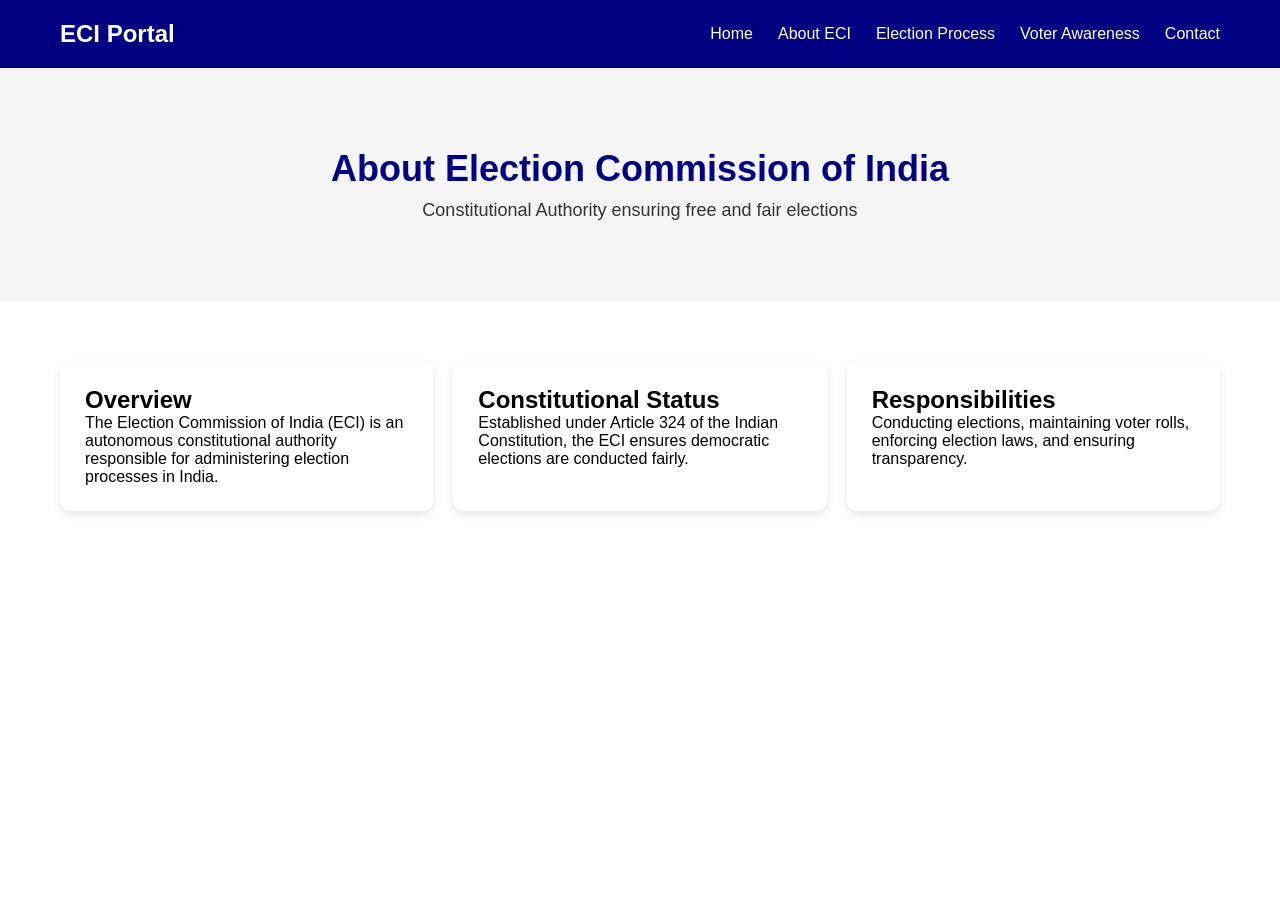
==== ECI/About.html @ 31c9fb84 "ECI project" ====
<!DOCTYPE html>
<html lang="en">
<head>
    <meta charset="UTF-8">
    <title>About ECI</title>
    <link rel="stylesheet" href="index.css">
    <nav class="navbar">
    <h2>ECI Portal</h2>

    <ul class="nav-links">
        <li><a href="index.html">Home</a></li>
        <li><a href="about.html" class="active">About ECI</a></li>
        <li><a href="process.html">Election Process</a></li>
        <li><a href="awareness.html">Voter Awareness</a></li>
        <li><a href="contact.html">Contact</a></li>
    </ul>
</nav>
<section class="page-header">
    <h1>About Election Commission of India</h1>
    <p>Constitutional Authority ensuring free and fair elections</p>
</section>
<section class="about-content">

    <div class="about-box">

        <h2>Overview</h2>
        <p>
            The Election Commission of India (ECI) is an autonomous
            constitutional authority responsible for administering
            election processes in India.
        </p>

    </div>

    <div class="about-box">

        <h2>Constitutional Status</h2>
        <p>
            Established under Article 324 of the Indian Constitution,
            the ECI ensures democratic elections are conducted fairly.
        </p>

    </div>

    <div class="about-box">

        <h2>Responsibilities</h2>
        <p>
            Conducting elections, maintaining voter rolls, enforcing
            election laws, and ensuring transparency.
        </p>

    </div>

</section>
</head>
<body>
---- ECI/index.css ----
*{
    margin:0;
    padding:0;
    box-sizing:border-box;
}

body{
    font-family:Arial, sans-serif;
}

nav{
    display:flex;
    justify-content:space-between;
    align-items:center;
    padding:20px 60px;
    background-color:#000080;
}

nav h2{
    color:white;
}

nav ul{
    display:flex;
    list-style:none;
}

nav ul li{
    margin-left:25px;
}

nav ul li a{
    text-decoration:none;
    color:white;
}

.hero{
  .welcome-image img{
    width: 300px;
    height:250px;
    object-fit:cover;
    border-radius:10px;
}
    display:flex;
    justify-content:center;
    align-items:center;

    text-align:center;
}

.hero-content{
    background:rgba(0,0,0,0.5);
    padding:40px;
    border-radius:10px;
}

.hero h1{
    color:white;
    font-size:50px;
}

.hero p{
    color:white;
    margin:20px 0;
    font-size:20px;
}

.btn{
    display:inline-block;
    padding:12px 25px;
    background:#FF9933;
    color:white;
    text-decoration:none;
    border-radius:5px;
}
.welcome{
    padding:80px 60px;
    background:#f5f5f5;
}

.welcome-container{
    display:flex;
    align-items:center;
    justify-content:space-between;
    gap:50px;
}

.welcome-img img{
    width:450px;
    border-radius:10px;
    box-shadow:0 4px 15px rgba(0,0,0,0.2);
}

.welcome-text h2{
    font-size:32px;
    color:#000080;
    margin-bottom:20px;
}

.welcome-text p{
    font-size:18px;
    line-height:1.6;
    color:#333;
    margin-bottom:20px;
}

.btn{
    display:inline-block;
    padding:12px 25px;
    background:#138808;
    color:white;
    text-decoration:none;
    border-radius:5px;
}
.stats{
    padding:80px 60px;
    text-align:center;
    background:white;
}

.stats h2{
    font-size:32px;
    color:#000080;
    margin-bottom:40px;
}

.stats-container{
    display:flex;
    justify-content:space-between;
    gap:20px;
    flex-wrap:wrap;
}

.stat-box{
    flex:1;
    min-width:200px;
    background:#f5f5f5;
    padding:30px;
    border-radius:10px;
    box-shadow:0 4px 10px rgba(0,0,0,0.1);
    transition:0.3s;
}

.stat-box:hover{
    transform:translateY(-5px);
    background:#e8f5e9;
}

.stat-box h3{
    font-size:28px;
    color:#138808;
    margin-bottom:10px;
}

.stat-box p{
    font-size:16px;
    color:#333;
}
.page-header{
    padding:80px 60px;
    text-align:center;
    background:#f5f5f5;
}

.page-header h1{
    font-size:36px;
    color:#000080;
}

.page-header p{
    font-size:18px;
    margin-top:10px;
    color:#333;
}
.about-content{
    padding:60px;
    display:flex;
    gap:20px;
    flex-wrap:wrap;
    justify-content:center;
}

.about-box{
    flex:1;
    min-width:250px;
    background:white;
    padding:25px;
    border-radius:10px;
    box-shadow:0 4px 10px rgba(0,0,0,0.1);
    transition:0.3s;
}

.about-box:hover{
    transform:translateY(-5px);
}
footer{
    text-align:center;
    padding:20px;
    background:#000080;
    color:white;
}
.process{
    padding:60px;
    background:#f5f5f5;
}

.process-container{
    display:flex;
    flex-direction:column;
    gap:20px;
}

.step{
    background:white;
    padding:20px;
    border-left:6px solid #000080;
    border-radius:8px;
    box-shadow:0 4px 10px rgba(0,0,0,0.1);
    transition:0.3s;
}

.step:hover{
    transform:translateX(10px);
    border-left-color:#FF9933;
}

.step h3{
    color:#000080;
    margin-bottom:5px;
}
.awareness{
    padding:60px;
    background:#f5f5f5;
}

.card-container{
    display:flex;
    gap:20px;
    flex-wrap:wrap;
    justify-content:center;
}

.card{
    background:white;
    padding:25px;
    width:250px;
    border-radius:10px;
    box-shadow:0 4px 10px rgba(0,0,0,0.1);
    transition:0.3s;
    text-align:center;
}

.card:hover{
    transform:translateY(-8px);
    background:#e8f5e9;
}

.card h3{
    color:#000080;
    margin-bottom:10px;
}
.contact{
    padding:60px;
    background:#f5f5f5;
}

.contact-container{
    display:flex;
    gap:40px;
    flex-wrap:wrap;
    justify-content:space-between;
}

.contact-info, .contact-form{
    flex:1;
    min-width:280px;
    background:white;
    padding:25px;
    border-radius:10px;
    box-shadow:0 4px 10px rgba(0,0,0,0.1);
}

.contact-info h2,
.contact-form h2{
    color:#000080;
    margin-bottom:15px;
}

/* FORM */
.contact-form form{
    display:flex;
    flex-direction:column;
    gap:10px;
}

.contact-form input,
.contact-form textarea{
    padding:10px;
    border:1px solid #ccc;
    border-radius:5px;
}

.contact-form textarea{
    height:100px;
    resize:none;
}

.contact-form button{
    padding:10px;
    background:#138808;
    color:white;
    border:none;
    border-radius:5px;
    cursor:pointer;
    transition:0.3s;
}

.contact-form button:hover{
    background:#000080;
}
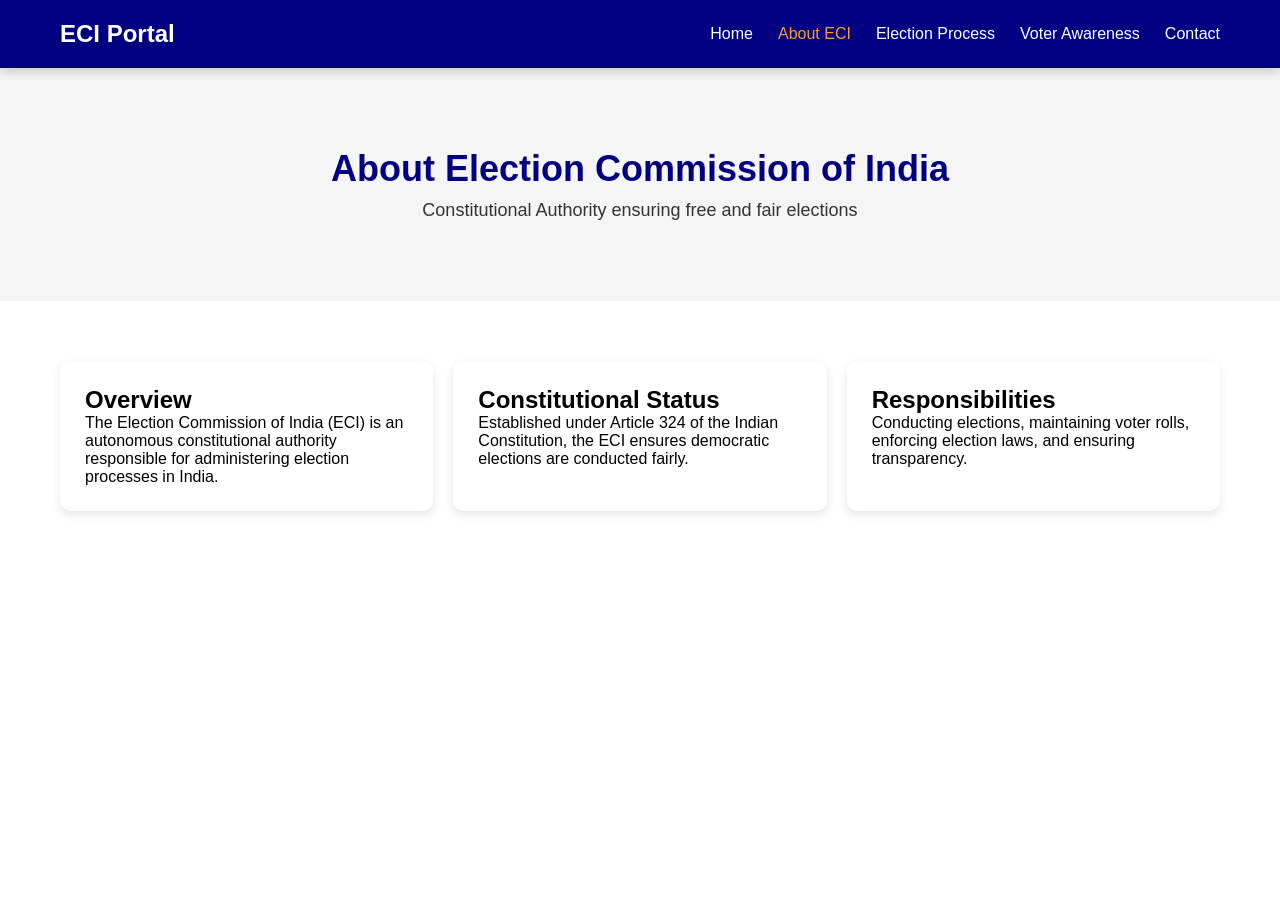
==== commit 770526f5: "Enhanced the website with javascript implementation of dark mode" ====
--- a/ECI/About.html
+++ b/ECI/About.html
@@ -4,6 +4,8 @@
     <meta charset="UTF-8">
     <title>About ECI</title>
     <link rel="stylesheet" href="index.css">
+    </head>
+<body>
     <nav class="navbar">
     <h2>ECI Portal</h2>
 
@@ -53,5 +55,5 @@
     </div>
 
 </section>
-</head>
-<body>+</body>
+</html>
--- a/ECI/index.css
+++ b/ECI/index.css
@@ -35,12 +35,6 @@
 }
 
 .hero{
-  .welcome-image img{
-    width: 300px;
-    height:250px;
-    object-fit:cover;
-    border-radius:10px;
-}
     display:flex;
     justify-content:center;
     align-items:center;
@@ -65,14 +59,6 @@
     font-size:20px;
 }
 
-.btn{
-    display:inline-block;
-    padding:12px 25px;
-    background:#FF9933;
-    color:white;
-    text-decoration:none;
-    border-radius:5px;
-}
 .welcome{
     padding:80px 60px;
     background:#f5f5f5;
@@ -84,11 +70,8 @@
     justify-content:space-between;
     gap:50px;
 }
-
-.welcome-img img{
-    width:450px;
-    border-radius:10px;
-    box-shadow:0 4px 15px rgba(0,0,0,0.2);
+.active{
+    color:#FF9933;
 }
 
 .welcome-text h2{
@@ -125,10 +108,9 @@
 }
 
 .stats-container{
-    display:flex;
-    justify-content:space-between;
+    display:grid;
+    grid-template-columns:repeat(auto-fit,minmax(200px,1fr));
     gap:20px;
-    flex-wrap:wrap;
 }
 
 .stat-box{
@@ -317,4 +299,177 @@
 
 .contact-form button:hover{
     background:#000080;
+}
+.modal{
+    display:none;
+    position:fixed;
+    top:0;
+    left:0;
+    width:100%;
+    height:100%;
+    background:rgba(0,0,0,0.5);
+}
+
+.modal-content{
+    background:white;
+    width:50%;
+    margin:10% auto;
+    padding:20px;
+    border-radius:10px;
+}
+
+.close{
+    float:right;
+    cursor:pointer;
+    font-size:24px;
+}
+
+.hidden{
+    opacity:0;
+    transform:translateY(40px);
+    transition:1s;
+}
+
+.show{
+    opacity:1;
+    transform:translateY(0);
+}
+html{
+    scroll-behavior:smooth;
+}
+.btn{
+    transition:.3s;
+}
+
+.btn:hover{
+    background:#FF9933;
+    transform:scale(1.05);
+}
+nav{
+    position:sticky;
+    top:0;
+    z-index:1000;
+    box-shadow:0 3px 10px rgba(0,0,0,.2);
+}
+
+.dark{
+    background:#222;
+    color:white;
+}
+
+.dark nav{
+    background:#111;
+}
+
+.dark footer{
+    background:#111;
+}
+
+.dark .welcome,
+.dark .stats,
+.dark .page-header,
+.dark .process,
+.dark .awareness,
+.dark .contact{
+    background:#222;
+}
+
+.dark .about-box,
+.dark .card,
+.dark .step,
+.dark .contact-info,
+.dark .contact-form,
+.dark .stat-box,
+.dark .modal-content{
+    background:#333;
+    color:white;
+}
+
+.dark h1,
+.dark h2,
+.dark h3,
+.dark p,
+.dark a{
+    color:white;
+}
+#darkBtn{
+    padding:10px 15px;
+    border:none;
+    border-radius:5px;
+    cursor:pointer;
+    font-size:18px;
+}
+/* ---------- Responsive ---------- */
+
+@media (max-width:768px){
+
+    nav{
+        flex-direction:column;
+        padding:20px;
+        text-align:center;
+    }
+
+    nav ul{
+        flex-direction:column;
+        margin-top:15px;
+    }
+
+    nav ul li{
+        margin:10px 0;
+    }
+
+    .hero h1{
+        font-size:34px;
+    }
+
+    .hero p{
+        font-size:17px;
+    }
+
+    .welcome,
+    .stats,
+    .process,
+    .about-content,
+    .awareness,
+    .contact{
+        padding:30px 20px;
+    }
+
+    .welcome-container,
+    .contact-container{
+        flex-direction:column;
+    }
+
+    .stats-container{
+        grid-template-columns:1fr;
+    }
+
+    .card{
+        width:100%;
+    }
+
+    .modal-content{
+        width:90%;
+    }
+
+}
+
+@media (max-width:480px){
+
+    nav h2{
+        font-size:20px;
+    }
+
+    .hero h1{
+        font-size:28px;
+    }
+
+    .hero-content{
+        padding:20px;
+    }
+
+    .page-header h1{
+        font-size:28px;
+    }
+
 }
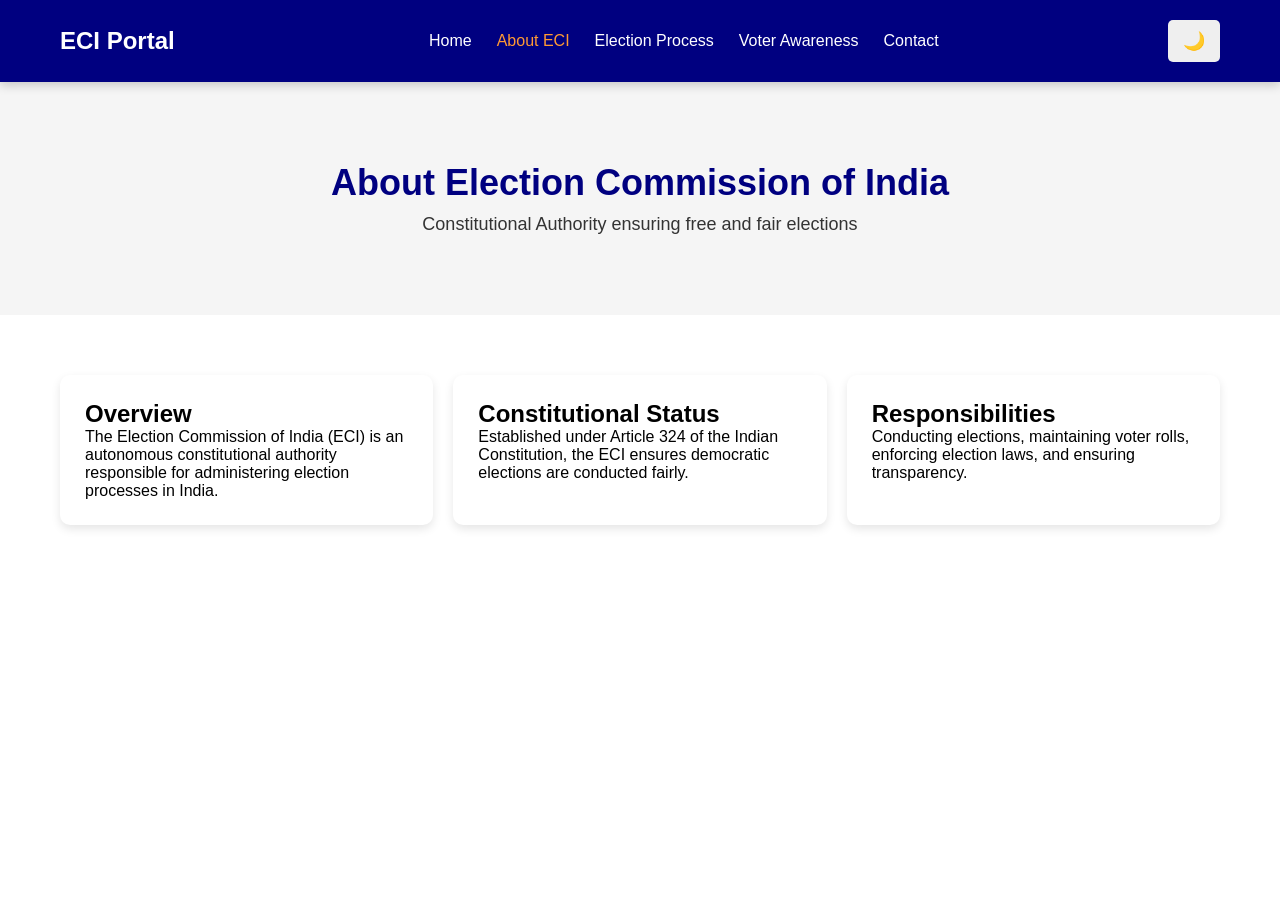
==== commit 95c2dc98: "darkbtn" ====
--- a/ECI/About.html
+++ b/ECI/About.html
@@ -6,7 +6,7 @@
     <link rel="stylesheet" href="index.css">
     </head>
 <body>
-    <nav class="navbar">
+    <nav class="navbar">   
     <h2>ECI Portal</h2>
 
     <ul class="nav-links">
@@ -16,6 +16,7 @@
         <li><a href="awareness.html">Voter Awareness</a></li>
         <li><a href="contact.html">Contact</a></li>
     </ul>
+    <button id="darkBtn">🌙</button>
 </nav>
 <section class="page-header">
     <h1>About Election Commission of India</h1>
@@ -55,5 +56,6 @@
     </div>
 
 </section>
+<script src="script.js"></script>
 </body>
 </html>
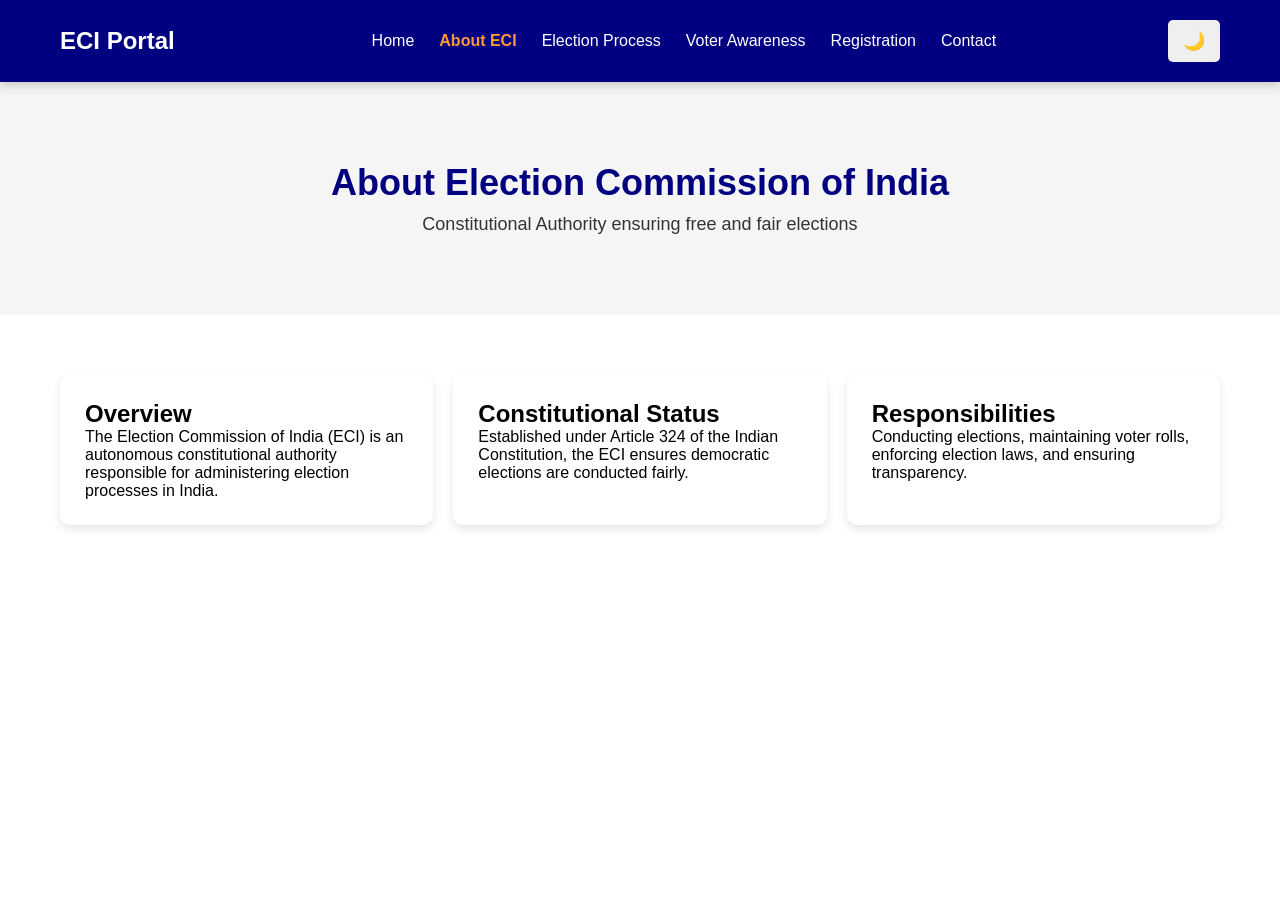
==== commit 968e29d2: "voter registration system with local storage" ====
--- a/ECI/About.html
+++ b/ECI/About.html
@@ -14,6 +14,7 @@
         <li><a href="about.html" class="active">About ECI</a></li>
         <li><a href="process.html">Election Process</a></li>
         <li><a href="awareness.html">Voter Awareness</a></li>
+        <li><a href="registration.html">Registration</a></li>
         <li><a href="contact.html">Contact</a></li>
     </ul>
     <button id="darkBtn">🌙</button>
--- a/ECI/index.css
+++ b/ECI/index.css
@@ -472,4 +472,170 @@
         font-size:28px;
     }
 
+}
+.active{
+    color:#FF9933;
+    font-weight:bold;
+}
+.registration{
+    padding:60px;
+    background:#f5f5f5;
+}
+
+.registration-container{
+    max-width:700px;
+    margin:auto;
+    background:white;
+    padding:30px;
+    border-radius:10px;
+    box-shadow:0 4px 10px rgba(0,0,0,0.1);
+}
+
+.registration-container h2{
+    text-align:center;
+    color:#000080;
+    margin-bottom:25px;
+}
+
+.registration form{
+    display:flex;
+    flex-direction:column;
+    gap:15px;
+}
+
+.registration label{
+    font-weight:bold;
+    color:#333;
+}
+
+.registration input,
+.registration select,
+.registration textarea{
+    padding:10px;
+    border:1px solid #ccc;
+    border-radius:5px;
+    font-size:16px;
+}
+
+.registration textarea{
+    height:100px;
+    resize:none;
+}
+
+.gender{
+    display:flex;
+    gap:20px;
+    align-items:center;
+}
+
+.terms{
+    display:flex;
+    align-items:center;
+    gap:10px;
+}
+
+.registration button{
+    margin-top:15px;
+}
+.result-card{
+    margin-top:30px;
+    background:white;
+    padding:25px;
+    border-radius:10px;
+    box-shadow:0 4px 10px rgba(0,0,0,0.1);
+}
+
+.result-card h2{
+    color:#000080;
+    margin-bottom:20px;
+}
+
+.result-card p{
+    margin:10px 0;
+    font-size:16px;
+}
+/* ===========================
+   Responsive Design
+=========================== */
+
+@media (max-width:768px){
+
+    nav{
+        flex-direction:column;
+        padding:20px;
+        text-align:center;
+    }
+
+    nav ul{
+        flex-direction:column;
+        margin-top:15px;
+    }
+
+    nav ul li{
+        margin:10px 0;
+    }
+
+    .hero h1{
+        font-size:35px;
+    }
+
+    .hero p{
+        font-size:18px;
+    }
+
+    .welcome-container,
+    .contact-container,
+    .stats-container,
+    .about-content,
+    .card-container{
+        flex-direction:column;
+        align-items:center;
+    }
+
+    .registration-container{
+        width:95%;
+        padding:20px;
+    }
+
+    .gender{
+        flex-direction:column;
+        align-items:flex-start;
+        gap:10px;
+    }
+
+    .page-header{
+        padding:40px 20px;
+    }
+
+    .process{
+        padding:30px 20px;
+    }
+
+    .contact{
+        padding:30px 20px;
+    }
+
+    .registration{
+        padding:30px 20px;
+    }
+
+    .stats{
+        padding:40px 20px;
+    }
+
+    .welcome{
+        padding:40px 20px;
+    }
+
+}
+.success-box{
+    margin-top:20px;
+    margin-bottom:20px;
+    padding:15px;
+    background:#d4edda;
+    color:#155724;
+    border:1px solid #c3e6cb;
+    border-radius:8px;
+    text-align:center;
+    font-weight:bold;
 }
